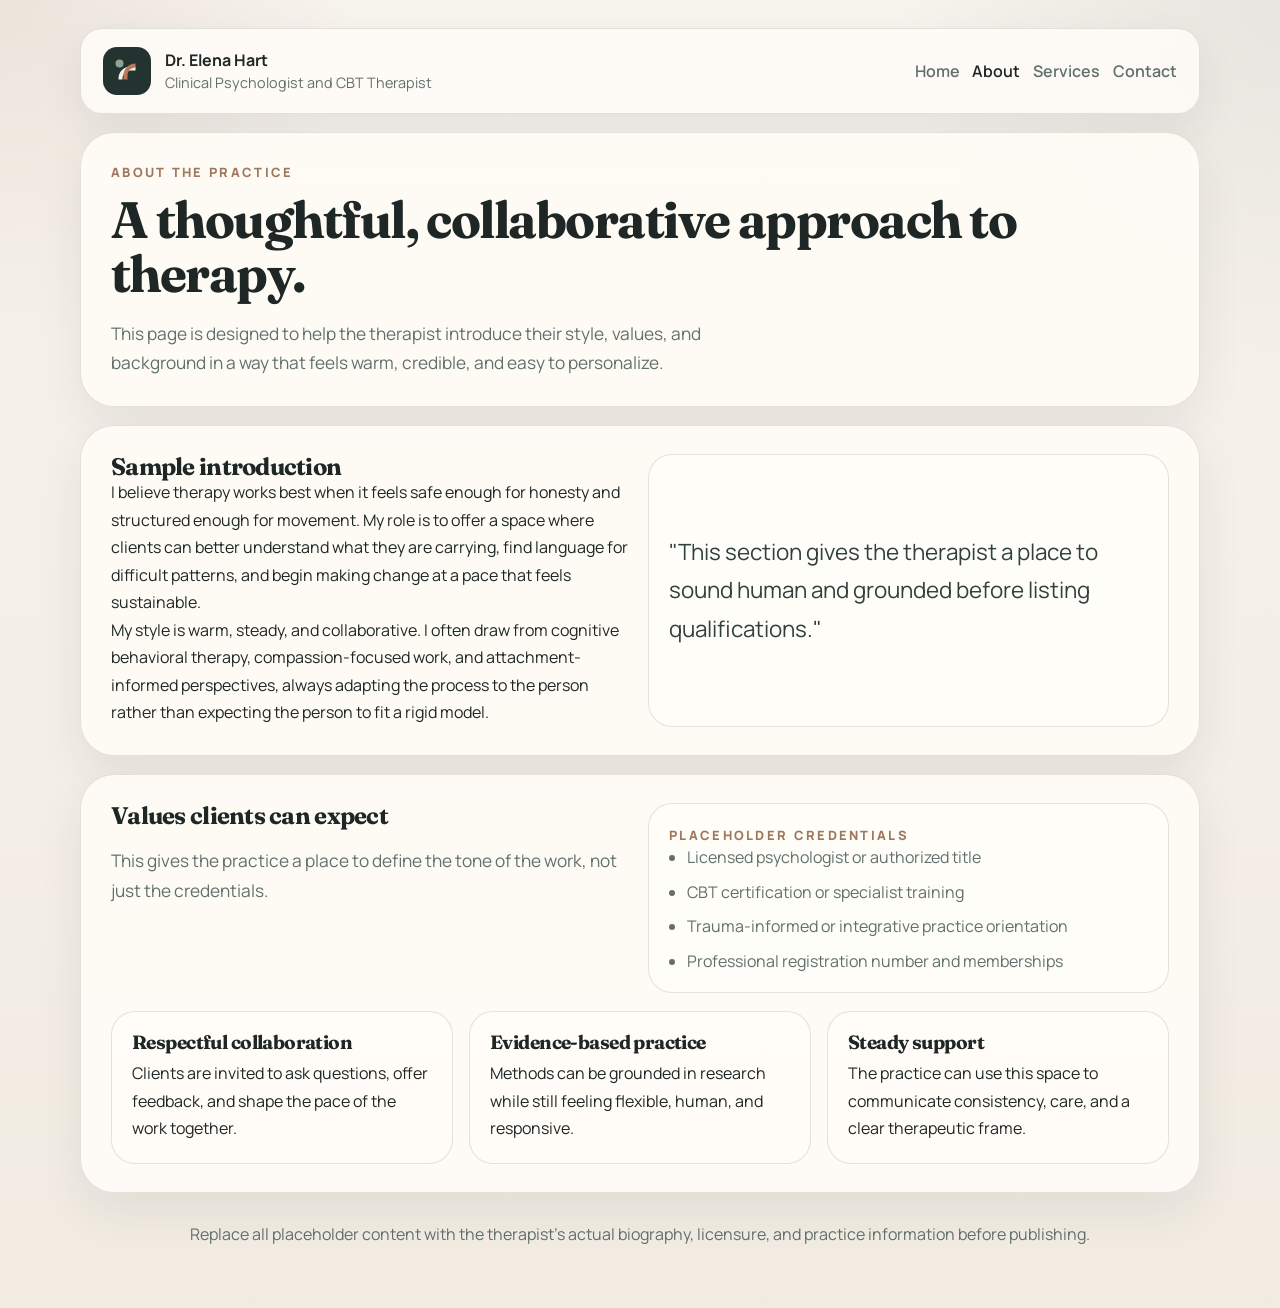
==== about.html @ 80895922 "Add about page" ====
<!DOCTYPE html>
<html lang="en">
<head>
  <meta charset="UTF-8">
  <meta name="viewport" content="width=device-width, initial-scale=1.0">
  <title>About | Dr. Elena Hart</title>
  <meta name="description" content="About page starter for a psychologist or psychotherapist practice website.">
  <link rel="preconnect" href="https://fonts.googleapis.com">
  <link rel="preconnect" href="https://fonts.gstatic.com" crossorigin>
  <link href="https://fonts.googleapis.com/css2?family=Fraunces:opsz,wght@9..144,500;9..144,600;9..144,700&family=Manrope:wght@400;500;600;700;800&display=swap" rel="stylesheet">
  <link rel="icon" type="image/svg+xml" href="assets/favicon.svg">
  <link rel="stylesheet" href="css/styles.css">
</head>
<body class="page-sub">
  <main class="page-wrap">
    <header class="sub-header">
      <a class="sub-brand" href="index.html">
        <img src="assets/logo-mark.svg" alt="" width="48" height="48">
        <div>
          <strong>Dr. Elena Hart</strong>
          <span>Clinical Psychologist and CBT Therapist</span>
        </div>
      </a>
      <nav class="sub-nav" aria-label="Primary">
        <a href="index.html">Home</a>
        <a href="about.html" aria-current="page">About</a>
        <a href="services.html">Services</a>
        <a href="contact.html">Contact</a>
      </nav>
    </header>

    <section class="sub-hero reveal">
      <p class="sub-eyebrow">About the practice</p>
      <h1>A thoughtful, collaborative approach to therapy.</h1>
      <p class="lead">This page is designed to help the therapist introduce their style, values, and background in a way that feels warm, credible, and easy to personalize.</p>
    </section>

    <section class="sub-section reveal">
      <div class="about-grid">
        <div>
          <h2>Sample introduction</h2>
          <p>I believe therapy works best when it feels safe enough for honesty and structured enough for movement. My role is to offer a space where clients can better understand what they are carrying, find language for difficult patterns, and begin making change at a pace that feels sustainable.</p>
          <p>My style is warm, steady, and collaborative. I often draw from cognitive behavioral therapy, compassion-focused work, and attachment-informed perspectives, always adapting the process to the person rather than expecting the person to fit a rigid model.</p>
        </div>
        <aside class="quote-card">
          <p>"This section gives the therapist a place to sound human and grounded before listing qualifications."</p>
        </aside>
      </div>
    </section>

    <section class="sub-section reveal">
      <div class="page-hero-grid">
        <div>
          <h2>Values clients can expect</h2>
          <p class="lead">This gives the practice a place to define the tone of the work, not just the credentials.</p>
        </div>
        <aside class="credentials-card">
          <p class="sub-eyebrow">Placeholder credentials</p>
          <ul>
            <li>Licensed psychologist or authorized title</li>
            <li>CBT certification or specialist training</li>
            <li>Trauma-informed or integrative practice orientation</li>
            <li>Professional registration number and memberships</li>
          </ul>
        </aside>
      </div>
      <div class="feature-grid" style="margin-top: 18px;">
        <article class="feature-card">
          <h3>Respectful collaboration</h3>
          <p>Clients are invited to ask questions, offer feedback, and shape the pace of the work together.</p>
        </article>
        <article class="feature-card">
          <h3>Evidence-based practice</h3>
          <p>Methods can be grounded in research while still feeling flexible, human, and responsive.</p>
        </article>
        <article class="feature-card">
          <h3>Steady support</h3>
          <p>The practice can use this space to communicate consistency, care, and a clear therapeutic frame.</p>
        </article>
      </div>
    </section>

    <p class="footer-note">Replace all placeholder content with the therapist's actual biography, licensure, and practice information before publishing.</p>
  </main>
  <script src="js/main.js"></script>
</body>
</html>
---- css/styles.css ----
:root {
  --bg: #f4f1eb;
  --bg-deep: #e9e3da;
  --surface: rgba(255, 251, 246, 0.84);
  --surface-strong: #fffdf9;
  --surface-tint: #f7f1e8;
  --text: #1e2725;
  --muted: #61706c;
  --line: rgba(30, 39, 37, 0.12);
  --accent: #9f775d;
  --accent-soft: rgba(159, 119, 93, 0.12);
  --forest: #30413d;
  --shadow: 0 26px 70px rgba(42, 52, 49, 0.12);
  --radius-xl: 34px;
  --radius-lg: 24px;
  --radius-md: 18px;
  --radius-sm: 12px;
}

*,
*::before,
*::after {
  box-sizing: border-box;
}

html {
  scroll-behavior: smooth;
}

body {
  margin: 0;
  min-height: 100vh;
  color: var(--text);
  font-family: "Manrope", sans-serif;
  background: linear-gradient(180deg, #f6f2ec 0%, #efe8de 100%);
}

body.page-sub {
  background:
    radial-gradient(circle at top left, rgba(159, 119, 93, 0.12), transparent 22rem),
    radial-gradient(circle at top right, rgba(48, 65, 61, 0.08), transparent 24rem),
    linear-gradient(180deg, #f7f3ed 0%, #f1ebe2 100%);
}

img {
  display: block;
  max-width: 100%;
}

a {
  color: inherit;
  text-decoration: none;
}

p {
  margin: 0;
  line-height: 1.72;
}

h1,
h2,
h3,
h4 {
  margin: 0;
  font-family: "Fraunces", serif;
  line-height: 1.05;
  letter-spacing: -0.03em;
}

.page-bg {
  position: fixed;
  inset: 0;
  background:
    radial-gradient(circle at left top, rgba(159, 119, 93, 0.16), transparent 23rem),
    radial-gradient(circle at right 20%, rgba(48, 65, 61, 0.13), transparent 26rem);
  pointer-events: none;
  z-index: -1;
}

.site-frame {
  width: min(1260px, calc(100% - 32px));
  margin: 0 auto;
  padding: 28px 0 36px;
  display: grid;
  grid-template-columns: 360px minmax(0, 1fr);
  gap: 28px;
}

.profile-panel {
  position: relative;
}

.profile-card {
  position: sticky;
  top: 28px;
  display: grid;
  gap: 18px;
  padding: 30px;
  border: 1px solid var(--line);
  border-radius: var(--radius-xl);
  background: linear-gradient(180deg, rgba(255, 251, 246, 0.92), rgba(250, 244, 237, 0.86));
  box-shadow: var(--shadow);
  backdrop-filter: blur(14px);
}

.profile-mark {
  width: 84px;
  height: 84px;
  display: grid;
  place-items: center;
  border-radius: 26px;
  background: var(--surface-strong);
  border: 1px solid rgba(30, 39, 37, 0.08);
}

.panel-label,
.eyebrow,
.sub-eyebrow {
  color: var(--accent);
  font-size: 0.8rem;
  font-weight: 800;
  letter-spacing: 0.18em;
  text-transform: uppercase;
}

.profile-card h1 {
  font-size: clamp(2.6rem, 4.2vw, 3.5rem);
}

.panel-role {
  color: var(--forest);
  font-size: 1.02rem;
  font-weight: 700;
}

.panel-intro,
.panel-meta,
.panel-nav a,
.lead,
.section-head p,
.info-card p,
.service-item p,
.contact-card p,
.page-footer,
.footer-note,
.faq-item p {
  color: var(--muted);
}

.panel-meta {
  display: grid;
  gap: 0.45rem;
  padding-top: 4px;
}

.panel-nav {
  display: grid;
  gap: 0.55rem;
  padding-top: 10px;
}

.panel-nav a {
  padding: 0.8rem 0.95rem;
  border-radius: 16px;
  border: 1px solid transparent;
  transition: background-color 160ms ease, border-color 160ms ease, transform 160ms ease;
}

.panel-nav a:hover {
  background: var(--surface-strong);
  border-color: var(--line);
  transform: translateX(2px);
}

.panel-actions {
  display: grid;
  gap: 0.8rem;
  margin-top: 4px;
}

.button,
.button-secondary {
  display: inline-flex;
  align-items: center;
  justify-content: center;
  min-height: 50px;
  padding: 0.9rem 1.2rem;
  border-radius: 999px;
  border: 1px solid transparent;
  font-weight: 700;
  transition: transform 160ms ease, box-shadow 160ms ease;
}

.button {
  color: #fff;
  background: var(--forest);
  box-shadow: 0 18px 38px rgba(48, 65, 61, 0.18);
}

.button-secondary {
  background: transparent;
  border-color: var(--line);
}

.button:hover,
.button-secondary:hover,
.text-link:hover {
  transform: translateY(-1px);
}

.content-panel {
  display: grid;
  gap: 22px;
}

.hero-block,
.content-section,
.page-footer {
  padding: 28px 30px;
  border: 1px solid var(--line);
  border-radius: var(--radius-xl);
  background: linear-gradient(180deg, rgba(255, 252, 247, 0.92), rgba(249, 243, 236, 0.8));
  box-shadow: var(--shadow);
}

.hero-block h2 {
  margin-top: 10px;
  font-size: clamp(2.5rem, 5vw, 4.5rem);
}

.lead {
  margin-top: 18px;
  max-width: 62ch;
  font-size: 1.08rem;
}

.section-head {
  display: grid;
  grid-template-columns: 58px minmax(0, 1fr);
  gap: 18px;
  align-items: start;
  margin-bottom: 20px;
}

.section-head span {
  display: grid;
  place-items: center;
  width: 58px;
  height: 58px;
  border-radius: 18px;
  color: var(--accent);
  background: var(--accent-soft);
  font-weight: 800;
}

.section-head h3 {
  font-size: 2rem;
  margin-bottom: 6px;
}

.section-body {
  display: grid;
  gap: 18px;
}

.highlight-grid,
.service-list,
.contact-shell,
.page-hero-grid,
.about-grid,
.contact-grid,
.feature-grid,
.service-grid {
  display: grid;
  gap: 16px;
}

.highlight-grid {
  grid-template-columns: repeat(3, minmax(0, 1fr));
}

.info-card,
.service-item,
.contact-card,
.feature-card,
.service-card,
.contact-panel,
.credentials-card,
.rate-card,
.note-card,
.quote-card,
.faq-item {
  padding: 20px;
  border: 1px solid var(--line);
  border-radius: var(--radius-lg);
  background: rgba(255, 253, 249, 0.82);
}

.info-card strong,
.service-item h4,
.contact-card h4,
.feature-card h3,
.service-card h2 {
  display: block;
  margin-bottom: 8px;
  font-size: 1.2rem;
}

.feature-quote {
  margin: 4px 0 0;
  padding: 24px;
  border-left: 4px solid var(--accent);
  border-radius: 0 var(--radius-md) var(--radius-md) 0;
  background: rgba(159, 119, 93, 0.08);
  font-size: 1.2rem;
  color: var(--forest);
}

.service-list,
.service-grid {
  grid-template-columns: repeat(2, minmax(0, 1fr));
}

.credential-list,
.credentials-card ul,
.rate-card ul {
  margin: 0;
  padding-left: 1.1rem;
  display: grid;
  gap: 0.8rem;
  color: var(--muted);
}

.faq-stack {
  display: grid;
  gap: 14px;
}

.faq-item summary {
  cursor: pointer;
  font-weight: 800;
  list-style: none;
}

.faq-item summary::-webkit-details-marker {
  display: none;
}

.faq-item p {
  margin-top: 12px;
}

.contact-shell,
.contact-grid,
.page-hero-grid,
.about-grid {
  grid-template-columns: repeat(2, minmax(0, 1fr));
}

.text-link {
  color: var(--forest);
  font-weight: 700;
}

.page-footer {
  text-align: center;
}

.page-wrap {
  width: min(1120px, calc(100% - 32px));
  margin: 0 auto;
  padding: 28px 0 36px;
}

.sub-header {
  display: flex;
  align-items: center;
  justify-content: space-between;
  gap: 1rem;
  margin-bottom: 18px;
  padding: 18px 22px;
  border: 1px solid var(--line);
  border-radius: 22px;
  background: rgba(255, 252, 247, 0.86);
  box-shadow: 0 16px 40px rgba(42, 52, 49, 0.08);
}

.sub-brand {
  display: inline-flex;
  align-items: center;
  gap: 14px;
}

.sub-brand strong {
  display: block;
  font-size: 1rem;
}

.sub-brand span {
  color: var(--muted);
  font-size: 0.9rem;
}

.sub-nav {
  display: flex;
  flex-wrap: wrap;
  gap: 0.8rem;
}

.sub-nav a {
  color: var(--muted);
  font-weight: 600;
}

.sub-nav a[aria-current="page"] {
  color: var(--text);
}

.sub-hero,
.sub-section {
  margin-bottom: 18px;
  padding: 28px 30px;
  border: 1px solid var(--line);
  border-radius: var(--radius-xl);
  background: rgba(255, 252, 247, 0.9);
  box-shadow: 0 18px 46px rgba(42, 52, 49, 0.08);
}

.sub-hero h1 {
  margin-top: 10px;
  font-size: clamp(2.4rem, 4vw, 3.8rem);
}

.feature-grid {
  grid-template-columns: repeat(3, minmax(0, 1fr));
}

.quote-card {
  display: flex;
  align-items: center;
}

.quote-card p {
  font-size: 1.4rem;
  color: var(--forest);
}

.contact-form {
  display: grid;
  gap: 14px;
  margin-top: 16px;
}

.contact-form label {
  display: grid;
  gap: 6px;
  font-weight: 600;
}

.contact-form input,
.contact-form textarea {
  width: 100%;
  padding: 0.9rem 1rem;
  border: 1px solid var(--line);
  border-radius: 16px;
  background: rgba(255, 255, 255, 0.88);
  color: var(--text);
  font: inherit;
}

.contact-list {
  display: grid;
  gap: 0.7rem;
  margin-top: 16px;
}

.footer-note {
  text-align: center;
  padding: 10px 0 24px;
}

.reveal {
  opacity: 0;
  transform: translateY(16px);
  transition: opacity 700ms ease, transform 700ms ease;
}

.reveal.is-visible {
  opacity: 1;
  transform: translateY(0);
}

@media (max-width: 1080px) {
  .site-frame {
    grid-template-columns: 1fr;
  }

  .profile-card {
    position: relative;
    top: 0;
  }

  .highlight-grid,
  .feature-grid {
    grid-template-columns: 1fr 1fr;
  }
}

@media (max-width: 820px) {
  .section-head,
  .highlight-grid,
  .service-list,
  .contact-shell,
  .contact-grid,
  .page-hero-grid,
  .about-grid,
  .feature-grid,
  .service-grid {
    grid-template-columns: 1fr;
  }

  .sub-header {
    flex-direction: column;
    align-items: flex-start;
  }

  .site-frame,
  .page-wrap {
    width: min(100% - 20px, 1120px);
  }

  .hero-block,
  .content-section,
  .page-footer,
  .sub-hero,
  .sub-section,
  .profile-card {
    padding: 22px;
  }
}

@media (max-width: 560px) {
  .profile-card h1,
  .hero-block h2,
  .sub-hero h1 {
    word-break: break-word;
  }

  .panel-actions,
  .sub-nav {
    width: 100%;
  }

  .button,
  .button-secondary {
    width: 100%;
  }
}
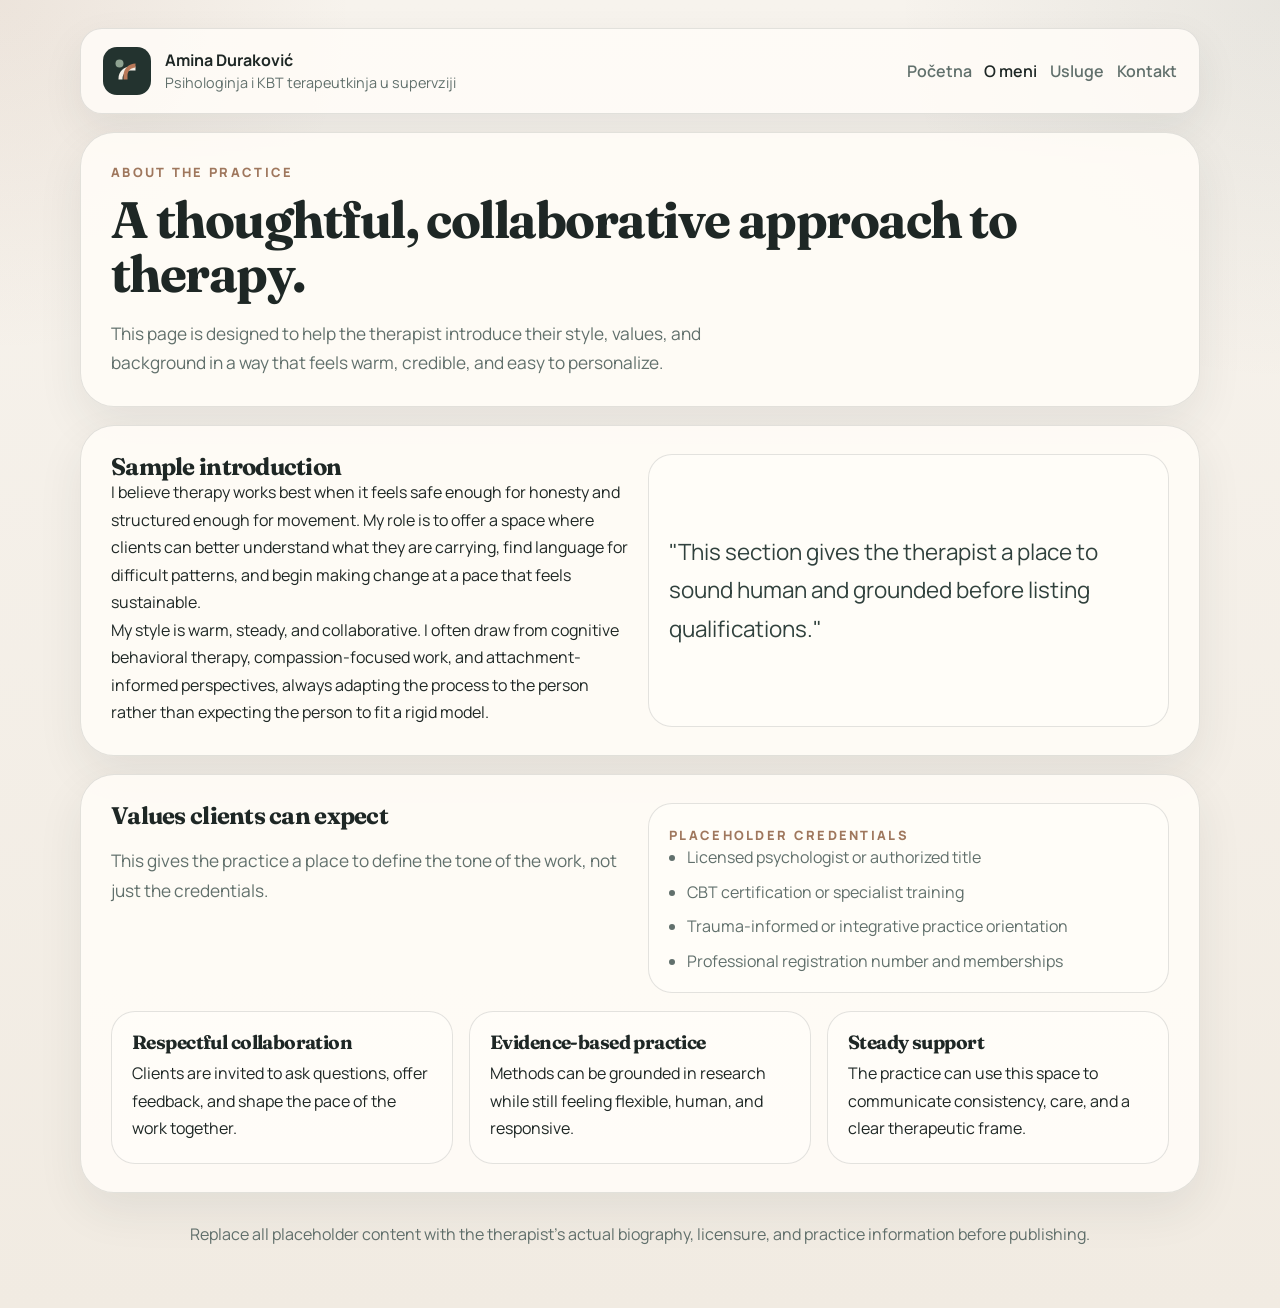
==== commit 8005c62c: "Update About page details and navigation links" ====
--- a/about.html
+++ b/about.html
@@ -3,7 +3,7 @@
 <head>
   <meta charset="UTF-8">
   <meta name="viewport" content="width=device-width, initial-scale=1.0">
-  <title>About | Dr. Elena Hart</title>
+  <title>About | Amina Duraković, MA</title>
   <meta name="description" content="About page starter for a psychologist or psychotherapist practice website.">
   <link rel="preconnect" href="https://fonts.googleapis.com">
   <link rel="preconnect" href="https://fonts.gstatic.com" crossorigin>
@@ -17,15 +17,15 @@
       <a class="sub-brand" href="index.html">
         <img src="assets/logo-mark.svg" alt="" width="48" height="48">
         <div>
-          <strong>Dr. Elena Hart</strong>
-          <span>Clinical Psychologist and CBT Therapist</span>
+          <strong>Amina Duraković</strong>
+          <span>Psihologinja i KBT terapeutkinja u supervziji</span>
         </div>
       </a>
       <nav class="sub-nav" aria-label="Primary">
-        <a href="index.html">Home</a>
-        <a href="about.html" aria-current="page">About</a>
-        <a href="services.html">Services</a>
-        <a href="contact.html">Contact</a>
+        <a href="index.html">Početna</a>
+        <a href="about.html" aria-current="page">O meni</a>
+        <a href="services.html">Usluge</a>
+        <a href="contact.html">Kontakt</a>
       </nav>
     </header>
 
